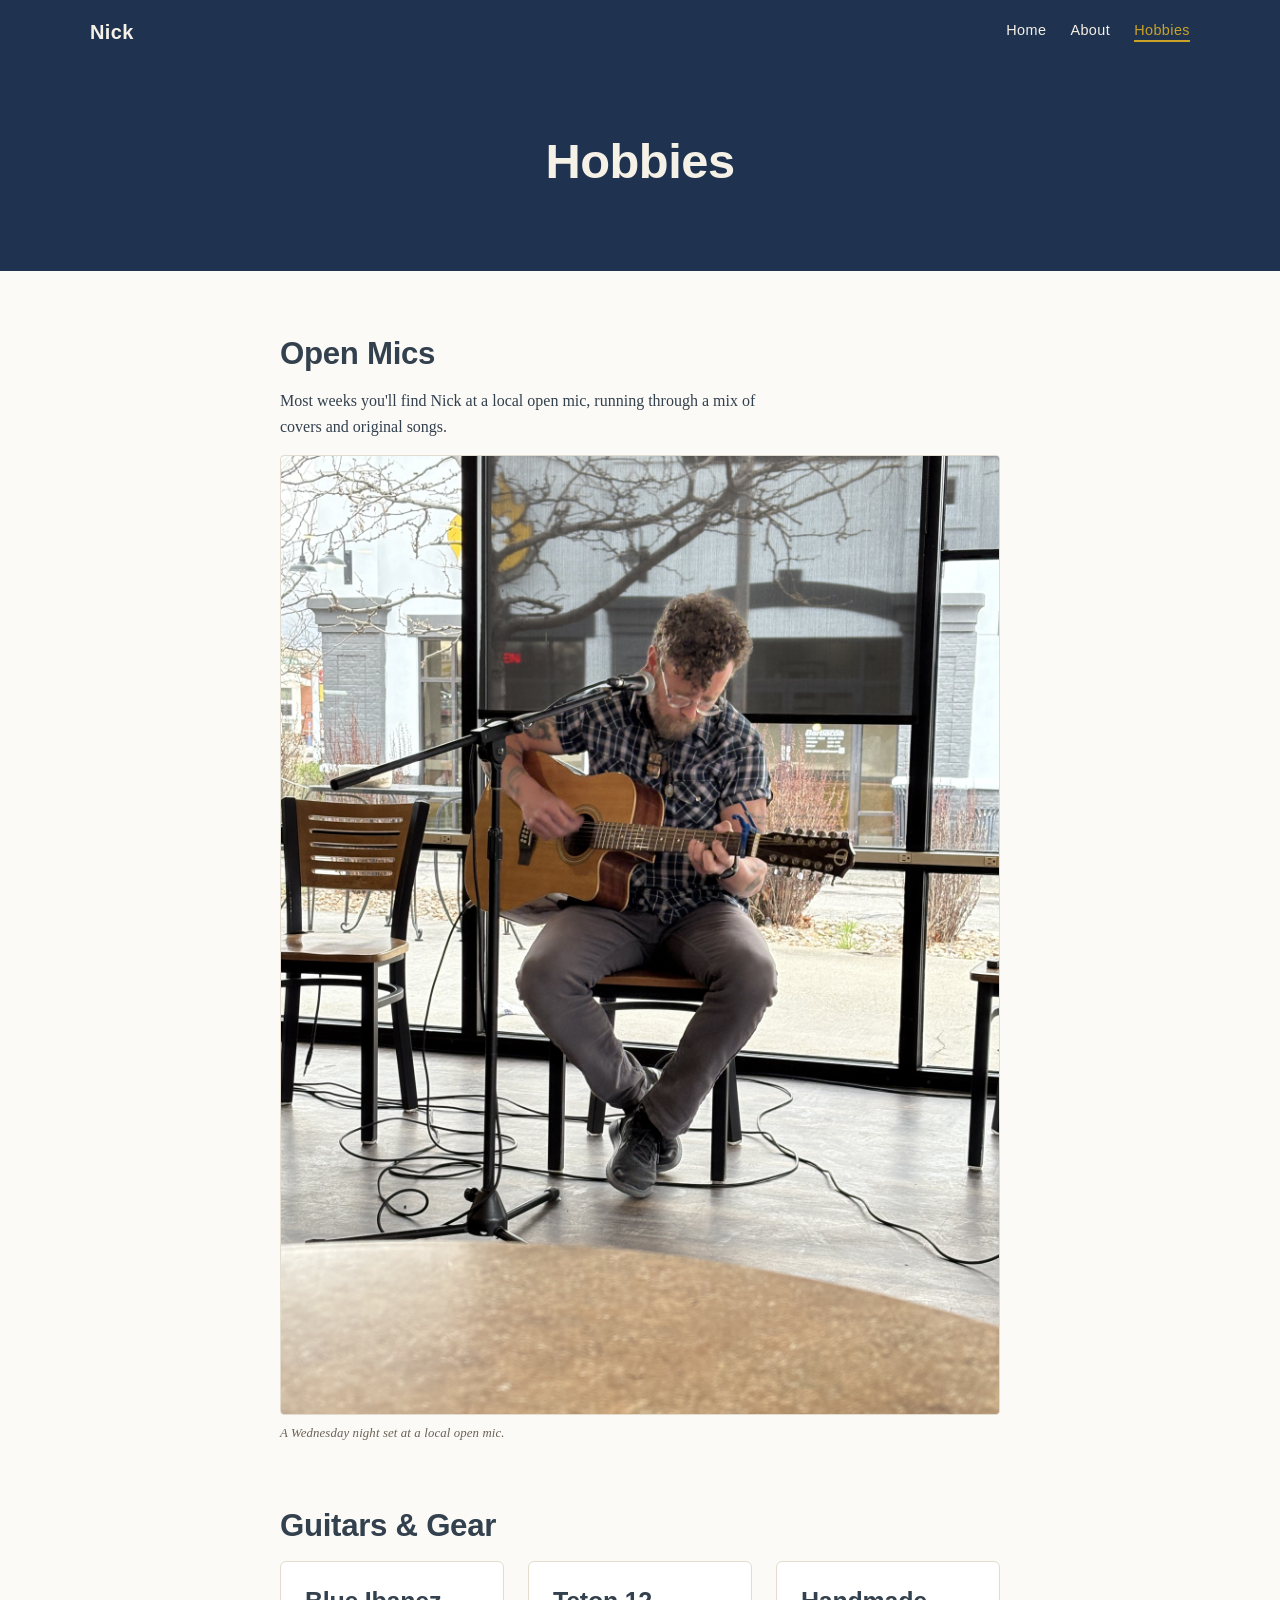
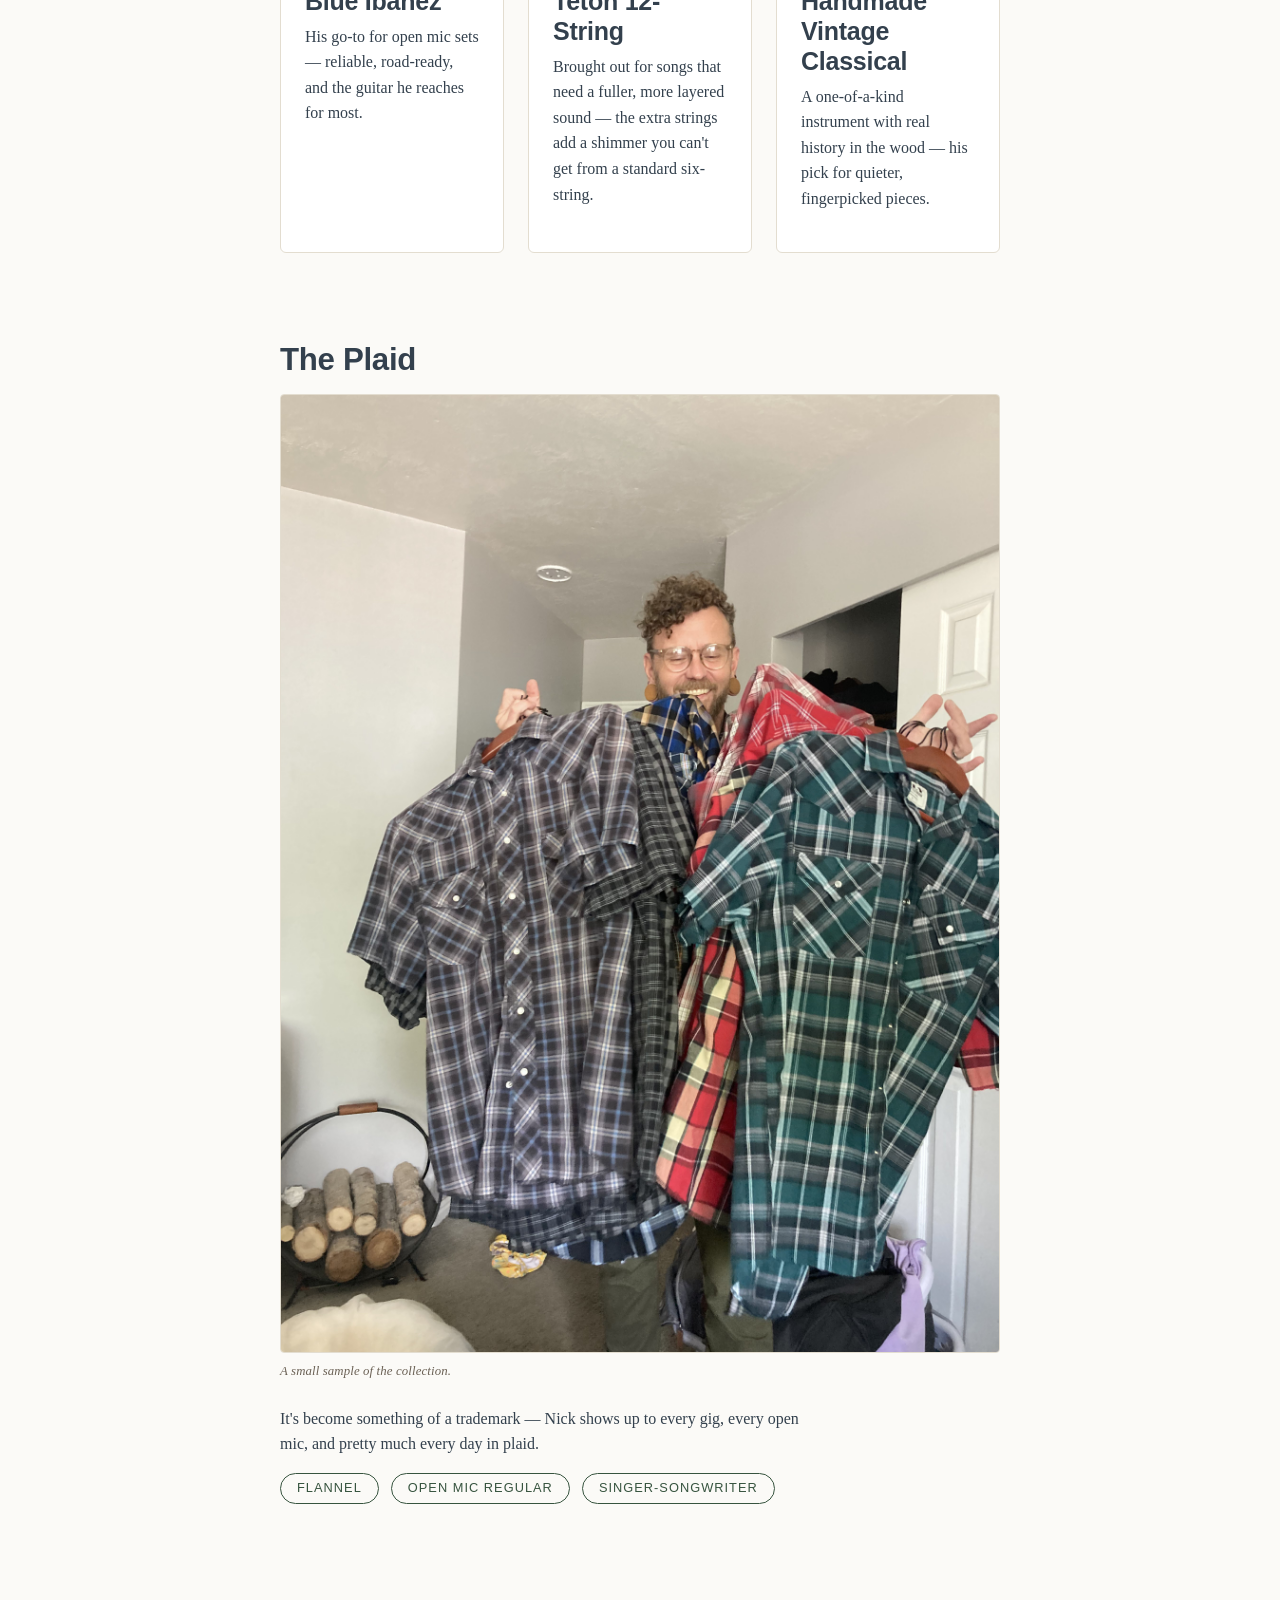
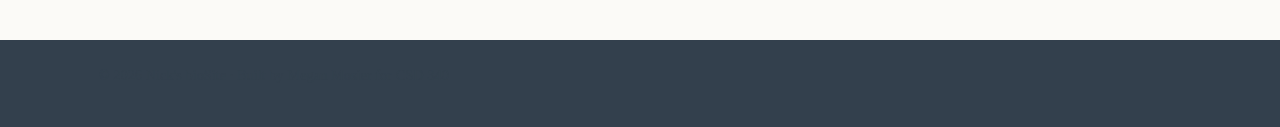
==== hobbies.html @ fc93a78c "Add bioSite pages, styles, and images" ====
<!DOCTYPE html>
<html lang="en">
<head>
    <meta charset="UTF-8">
    <meta name="viewport" content="width=device-width, initial-scale=1.0">
    <!-- Name: Megan Mosier -->
    <!-- Assignment: bioSite Development -->
    <title>Hobbies | Nick</title>
    <link rel="stylesheet" href="style.css">
</head>
<body>

    <header class="site-header">
        <nav class="site-nav">
            <a class="brand" href="index.html">Nick</a>
            <ul>
                <li><a href="index.html">Home</a></li>
                <li><a href="about.html">About</a></li>
                <li><a href="hobbies.html" aria-current="page">Hobbies</a></li>
            </ul>
        </nav>
    </header>

    <div class="hero">
        <h1 class="hero-title">Hobbies</h1>
    </div>

    <main>
        <section id="open-mics">
            <h2>Open Mics</h2>
            <p>
                Most weeks you'll find Nick at a local open mic, running
                through a mix of covers and original songs. 
            </p>
            <figure>
                <img src="images/nick-openmic.jpg" alt="Nick performing at an open mic night">
                <figcaption>A Wednesday night set at a local open mic.</figcaption>
            </figure>
        </section>

        <section id="gear">
            <h2>Guitars &amp; Gear</h2>
            <div class="card-grid">
                <div class="card">
                    <h3>Blue Ibanez</h3>
                    <p>His go-to for open mic sets &mdash; reliable, road-ready, and the guitar he reaches for most.</p>
                </div>
                <div class="card">
                    <h3>Teton 12-String</h3>
                    <p>Brought out for songs that need a fuller, more layered sound &mdash; the extra strings add a shimmer you can't get from a standard six-string.</p>
                </div>
                <div class="card">
                    <h3>Handmade Vintage Classical</h3>
                    <p>A one-of-a-kind instrument with real history in the wood &mdash; his pick for quieter, fingerpicked pieces.</p>
                </div>
            </div>
        </section>

        <section id="plaid">
            <h2>The Plaid</h2>
            <figure>
                <img src="images/plaid-shirts.jpg" alt="Nick holding up several plaid shirts from his collection">
                <figcaption>A small sample of the collection.</figcaption>
            </figure>
            <p>
                It's become something of a trademark — Nick shows up to
                every gig, every open mic, and pretty much every day in
                plaid. 
            </p>
            <p>
                <span class="tag">Flannel</span>
                <span class="tag">Open Mic Regular</span>
                <span class="tag">Singer-Songwriter</span>
            </p>
        </section>
    </main>

    <footer class="site-footer">
        <p>&copy; 2026 Nick's bioSite &middot; Built by Megan Mosier for CSD 340</p>
    </footer>

</body>
</html>
---- style.css ----
/* ==========================================================================
   bioSite — Nick
   Megan Mosier — CSD 340
   Style system built atom-first (color, type, spacing) then molecule-level
   (nav, hero, cards, quote blocks, footer)
   ========================================================================== */

/* ---------- ATOMS: color tokens ---------- */
:root {
    --charcoal-slate: #33404d;   /* primary dark / body text on light bg */
    --deep-blue: #1f3350;        /* header / nav background */
    --walnut-wood: #5c4433;      /* secondary text, borders */
    --goldenrod: #c9a227;        /* accent / links / hover */
    --pine-green: #37543f;       /* secondary accent */
    --warm-cream: #f6f1e7;       /* accent only — sparing use, never large fills */
  
    --bg-page: #fbfaf7;
    --text-body: var(--charcoal-slate);
    --text-muted: #6b6155;
  
    /* ---------- ATOMS: type scale (major third, 1.25) ---------- */
    --fs-100: 0.8rem;     /* captions, footnotes */
    --fs-200: 0.9rem;     /* small print, nav */
    --fs-300: 1rem;       /* body */
    --fs-400: 1.25rem;    /* lead paragraph, h4 */
    --fs-500: 1.563rem;   /* h3 */
    --fs-600: 1.953rem;   /* h2 */
    --fs-700: 2.441rem;   /* h1 */
    --fs-800: 3.052rem;   /* hero display */
  
    /* ---------- ATOMS: spacing scale ---------- */
    --space-1: 0.25rem;
    --space-2: 0.5rem;
    --space-3: 1rem;
    --space-4: 1.5rem;
    --space-5: 2.5rem;
    --space-6: 4rem;
  }
  
  /* ---------- ATOMS: base reset & body ---------- */
  * {
    box-sizing: border-box;
  }
  
  body {
    margin: 0;
    background-color: var(--bg-page);
    color: var(--text-body);
    font-family: "Georgia", "Iowan Old Style", serif;
    font-size: var(--fs-300);
    line-height: 1.6;
    -webkit-font-smoothing: antialiased;
  }
  
  /* ---------- ATOMS: headings ---------- */
  h1, h2, h3, h4, h5, h6 {
    font-family: "Helvetica Neue", Arial, sans-serif;
    color: var(--charcoal-slate);
    font-weight: 700;
    line-height: 1.2;
    letter-spacing: -0.01em;
    margin-top: 0;
    margin-bottom: var(--space-3);
  }
  
  h1 { font-size: var(--fs-700); }
  h2 { font-size: var(--fs-600); }
  h3 { font-size: var(--fs-500); font-weight: 600; }
  h4 { font-size: var(--fs-400); font-weight: 600; }
  h5, h6 { font-size: var(--fs-300); font-weight: 600; text-transform: uppercase; letter-spacing: 0.06em; }
  
  .hero-title {
    font-size: var(--fs-800);
    color: var(--warm-cream);
  }
  
  /* ---------- ATOMS: paragraph & line-length ---------- */
  p {
    max-width: 65ch; /* line-length control for readability */
    margin-top: 0;
    margin-bottom: var(--space-3);
    color: var(--text-body);
  }
  
  .lead {
    font-size: var(--fs-400);
    color: var(--text-muted);
  }
  
  /* ---------- ATOMS: inline elements ---------- */
  a {
    color: var(--pine-green);
    text-decoration: underline;
    text-decoration-thickness: 1px;
    text-underline-offset: 2px;
  }
  
  a:hover {
    color: var(--goldenrod);
  }
  
  strong { color: var(--charcoal-slate); font-weight: 700; }
  em { color: var(--walnut-wood); }
  
  /* ---------- ATOMS: images & captions ---------- */
  figure {
    margin: 0 0 var(--space-4) 0;
  }
  
  figure img {
    display: block;
    width: 100%;
    height: auto;
    border-radius: 4px;
    border: 1px solid #e3ddd0;
  }
  
  figcaption {
    margin-top: var(--space-2);
    font-size: var(--fs-100);
    color: var(--text-muted);
    font-style: italic;
    letter-spacing: 0.01em;
  }
  
  /* ---------- ATOMS: blockquote (for song/lyric-adjacent pull quotes) ---------- */
  blockquote {
    border-left: 3px solid var(--goldenrod);
    margin: var(--space-4) 0;
    padding: var(--space-2) var(--space-4);
    font-style: italic;
    color: var(--walnut-wood);
    max-width: 60ch;
  }
  
  /* ---------- ATOMS: lists ---------- */
  ul, ol {
    padding-left: 1.25rem;
    max-width: 65ch;
  }
  
  li {
    margin-bottom: var(--space-2);
  }
  
  /* ---------- ATOMS: buttons / tags ---------- */
  .tag {
    display: inline-block;
    font-family: "Helvetica Neue", Arial, sans-serif;
    font-size: var(--fs-100);
    text-transform: uppercase;
    letter-spacing: 0.08em;
    color: var(--pine-green);
    border: 1px solid var(--pine-green);
    border-radius: 999px;
    padding: var(--space-1) var(--space-3);
    margin: 0 var(--space-2) var(--space-2) 0;
  }
  
  /* ==========================================================================
     MOLECULES
     ========================================================================== */
  
  /* ---------- Navbar ---------- */
  .site-header {
    background-color: var(--deep-blue);
    padding: var(--space-3) var(--space-5);
  }
  
  .site-nav {
    display: flex;
    justify-content: space-between;
    align-items: center;
    max-width: 1100px;
    margin: 0 auto;
  }
  
  .site-nav .brand {
    font-family: "Helvetica Neue", Arial, sans-serif;
    font-size: var(--fs-400);
    font-weight: 700;
    color: var(--warm-cream);
    text-decoration: none;
    letter-spacing: 0.02em;
  }
  
  .site-nav ul {
    list-style: none;
    display: flex;
    gap: var(--space-4);
    margin: 0;
    padding: 0;
  }
  
  .site-nav a {
    color: var(--warm-cream);
    font-family: "Helvetica Neue", Arial, sans-serif;
    font-size: var(--fs-200);
    text-decoration: none;
    letter-spacing: 0.03em;
    padding-bottom: 2px;
    border-bottom: 2px solid transparent;
  }
  
  .site-nav a:hover,
  .site-nav a[aria-current="page"] {
    color: var(--goldenrod);
    border-bottom-color: var(--goldenrod);
  }
  
  /* ---------- Hero (landing page) ---------- */
  .hero {
    background-color: var(--deep-blue);
    padding: var(--space-6) var(--space-5);
    text-align: center;
  }
  
  .hero p.lead {
    color: var(--warm-cream);
    opacity: 0.85;
    max-width: 50ch;
    margin: 0 auto;
  }
  
  /* ---------- Page container ---------- */
  main {
    max-width: 800px;
    margin: 0 auto;
    padding: var(--space-6) var(--space-5);
  }
  
  section {
    margin-bottom: var(--space-6);
  }
  
  /* ---------- Card (used for hobby entries, influences, etc.) ---------- */
  .card {
    background-color: #ffffff;
    border: 1px solid #e3ddd0;
    border-radius: 6px;
    padding: var(--space-4);
    margin-bottom: var(--space-4);
  }
  
  .card h3 {
    margin-bottom: var(--space-2);
  }
  
  .card-grid {
    display: grid;
    grid-template-columns: repeat(auto-fit, minmax(220px, 1fr));
    gap: var(--space-4);
  }
  
  /* ---------- Footer ---------- */
  .site-footer {
    background-color: var(--charcoal-slate);
    color: var(--warm-cream);
    text-align: center;
    padding: var(--space-4) var(--space-5);
    font-size: var(--fs-200);
  }
  
  .site-footer a {
    color: var(--warm-cream);
  }
  
  .site-footer a:hover {
    color: var(--goldenrod);
  }
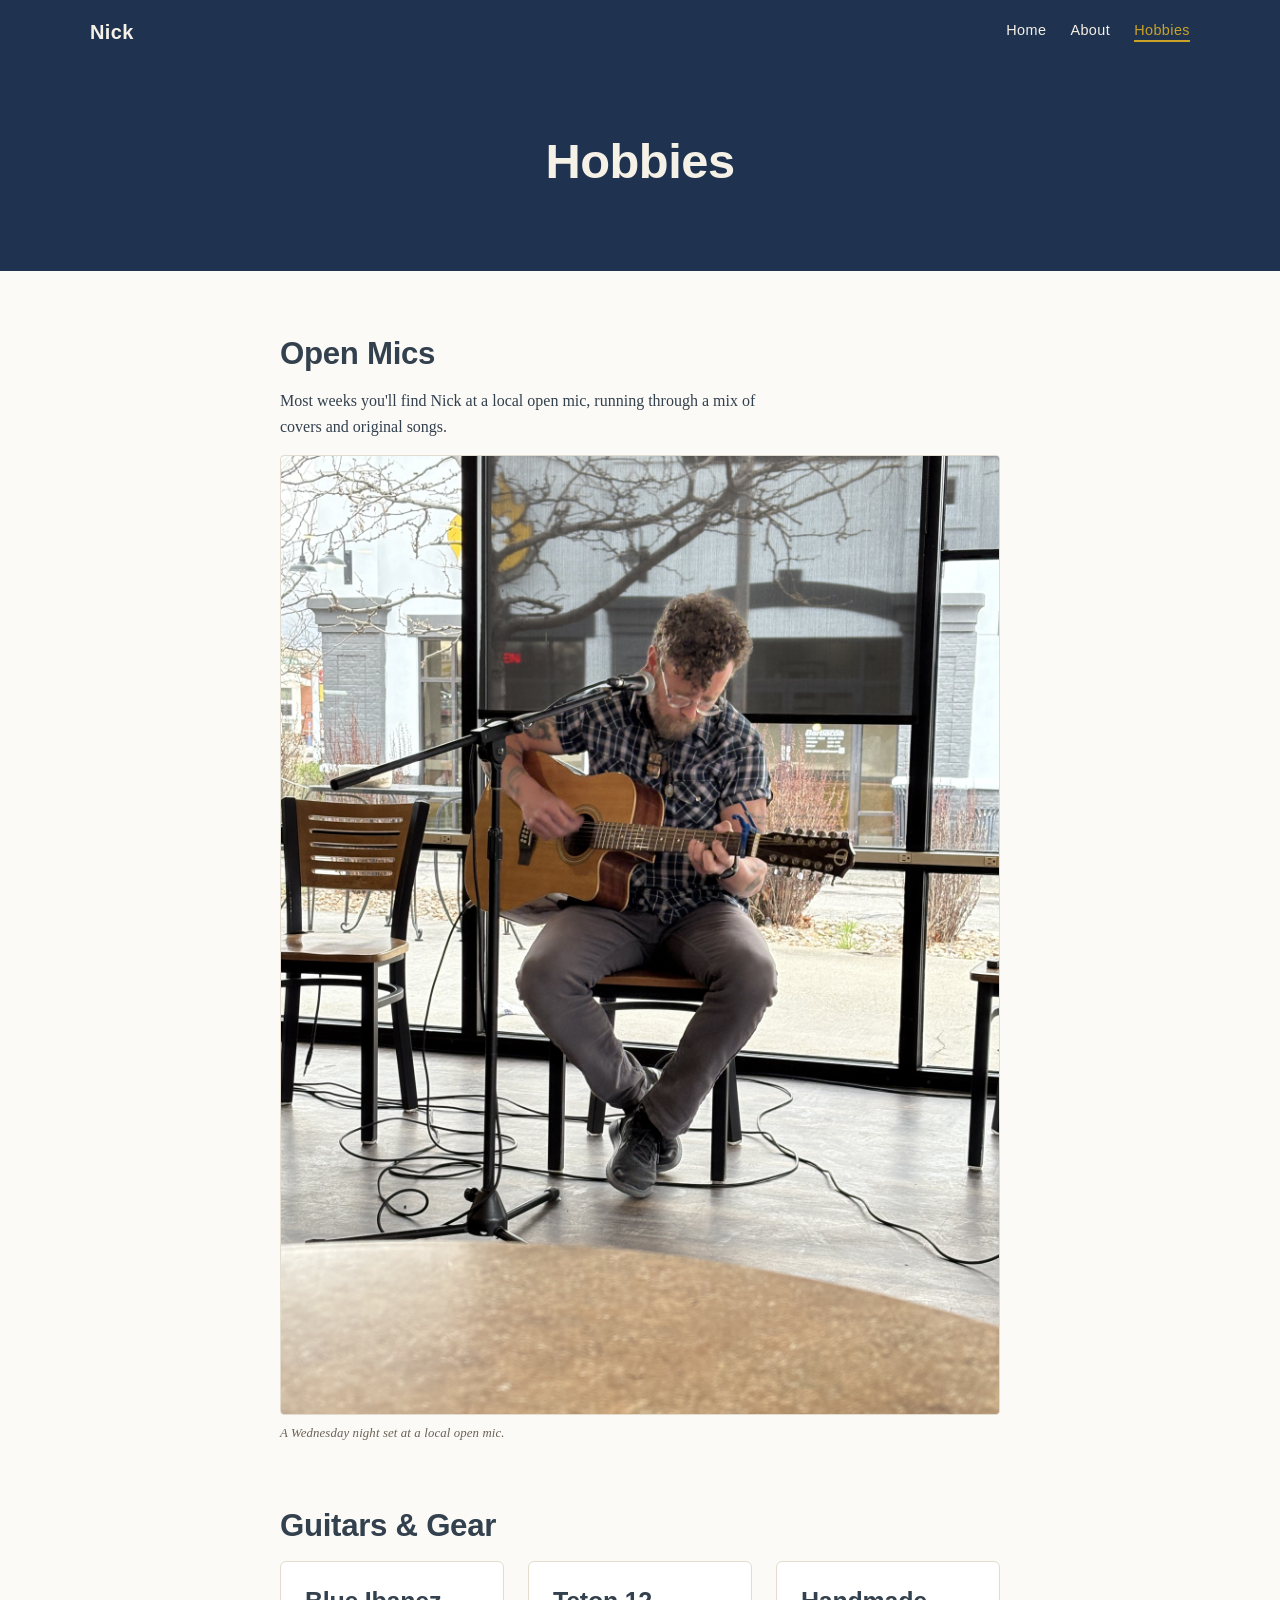
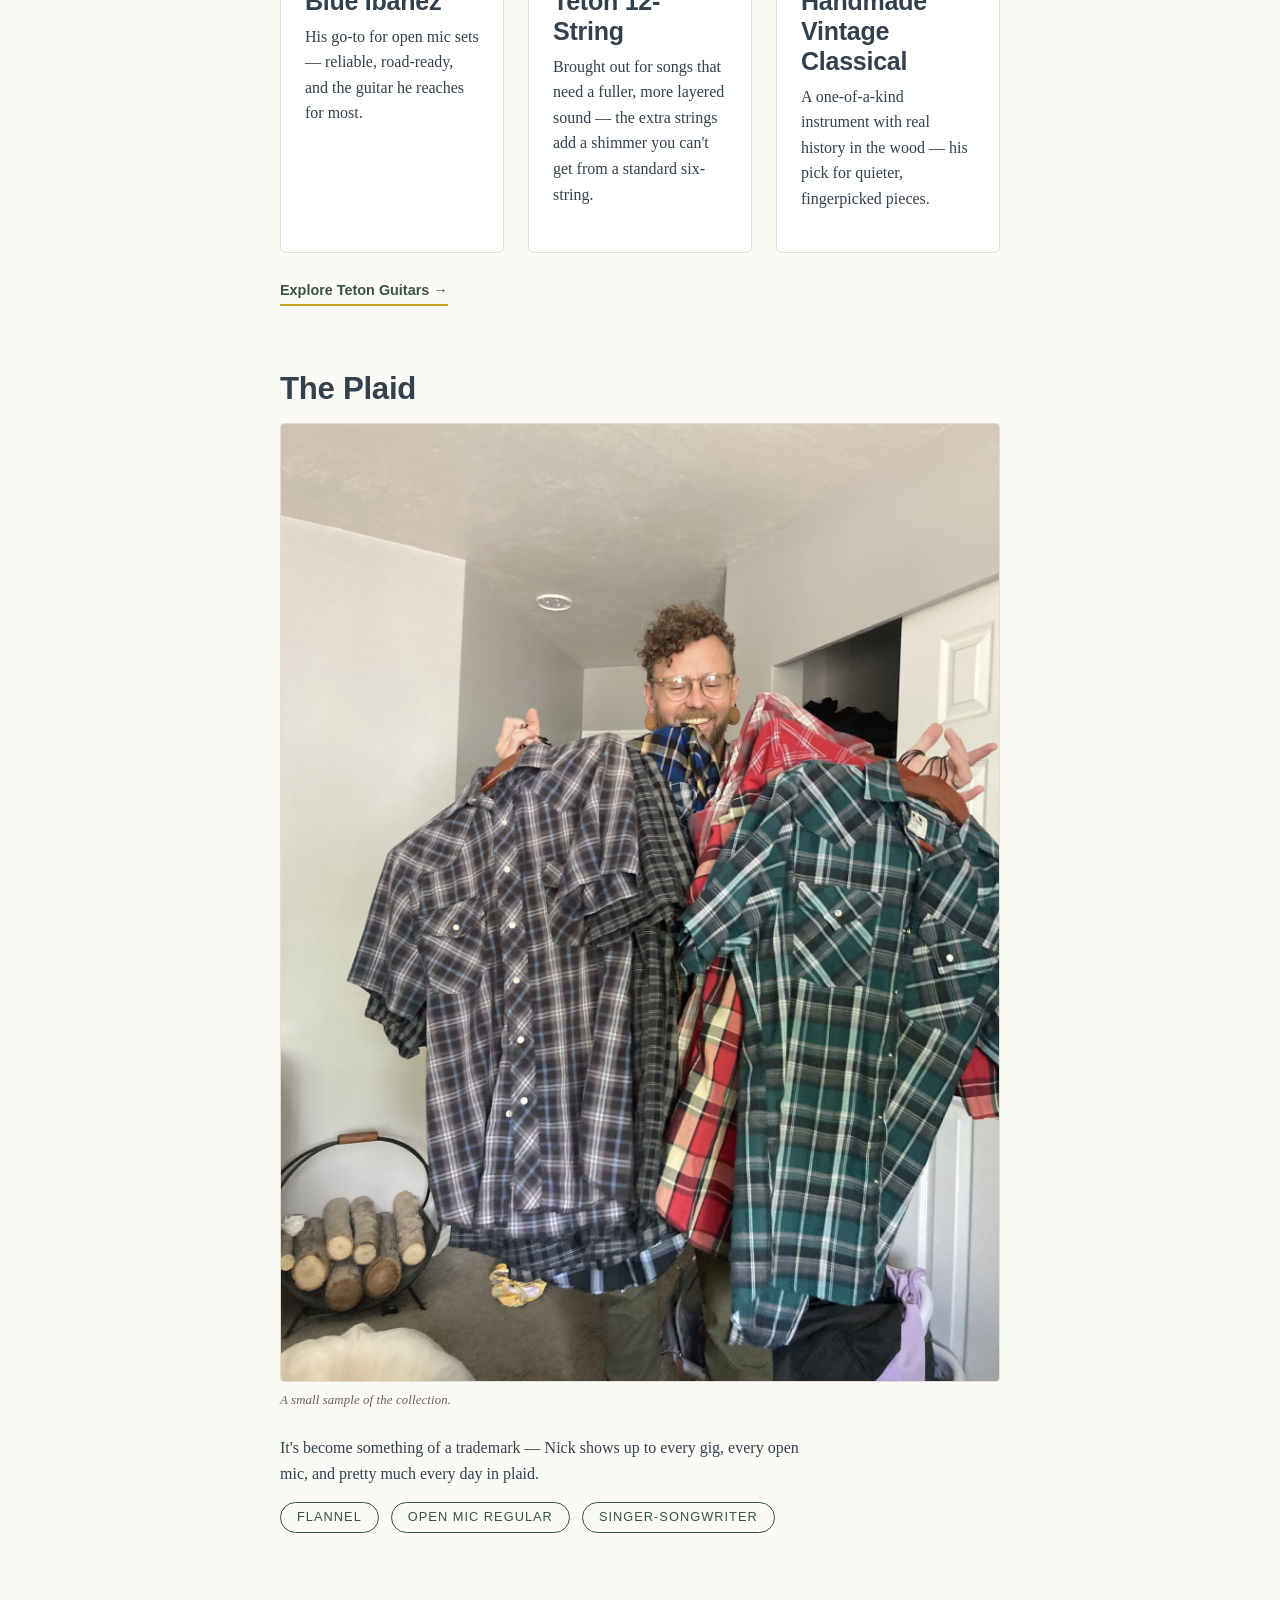
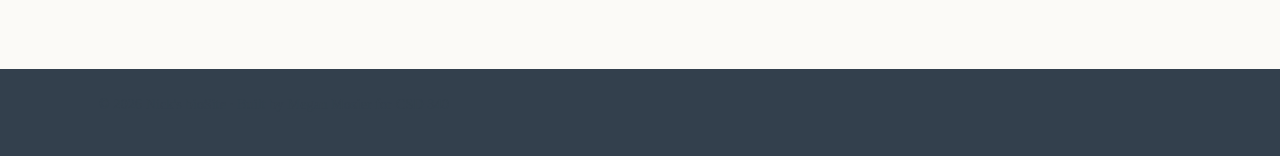
==== commit d012b91f: "Updating CSS and Hobbies pages for Module 7 assignment" ====
--- a/hobbies.html
+++ b/hobbies.html
@@ -54,6 +54,12 @@
                     <p>A one-of-a-kind instrument with real history in the wood &mdash; his pick for quieter, fingerpicked pieces.</p>
                 </div>
             </div>
+            <p class="external-link">
+                <a href="https://tetonguitars.com/" target="_blank" rel="noopener noreferrer">
+                    Explore Teton Guitars &rarr;
+                    <span class="visually-hidden">(opens in a new tab)</span>
+                </a>
+            </p>
         </section>
 
         <section id="plaid">
--- a/style.css
+++ b/style.css
@@ -252,6 +252,34 @@
     gap: var(--space-4);
   }
   
+  /* ---------- External link ---------- */
+  .external-link a {
+    display: inline-block;
+    font-family: "Helvetica Neue", Arial, sans-serif;
+    font-size: var(--fs-200);
+    font-weight: 700;
+    color: var(--pine-green);
+    text-decoration: none;
+    border-bottom: 2px solid var(--goldenrod);
+    padding-bottom: 2px;
+  }
+
+  .external-link a:hover {
+    color: var(--goldenrod);
+    border-bottom-color: var(--pine-green);
+  }
+
+  .visually-hidden {
+    position: absolute;
+    width: 1px;
+    height: 1px;
+    padding: 0;
+    margin: -1px;
+    overflow: hidden;
+    clip: rect(0,0,0,0);
+    white-space: nowrap;
+    border: 0;
+  }
   /* ---------- Footer ---------- */
   .site-footer {
     background-color: var(--charcoal-slate);
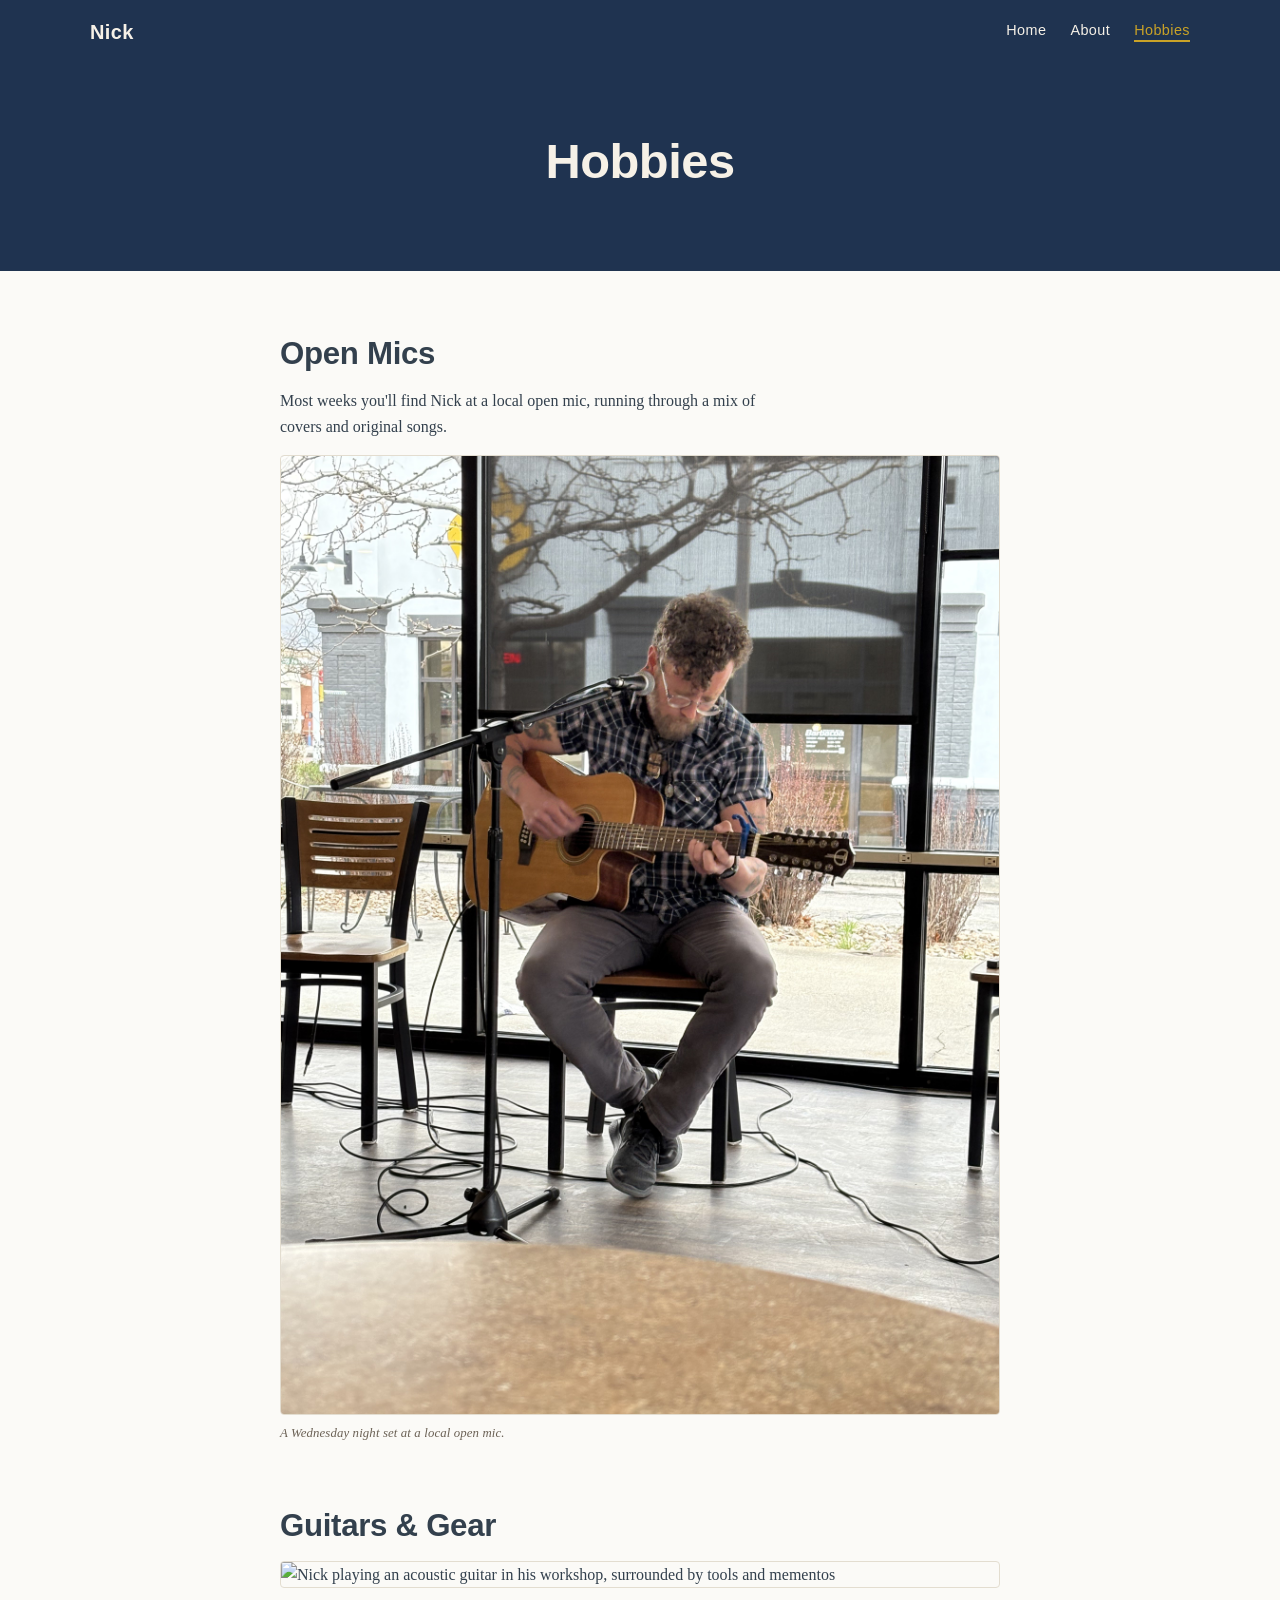
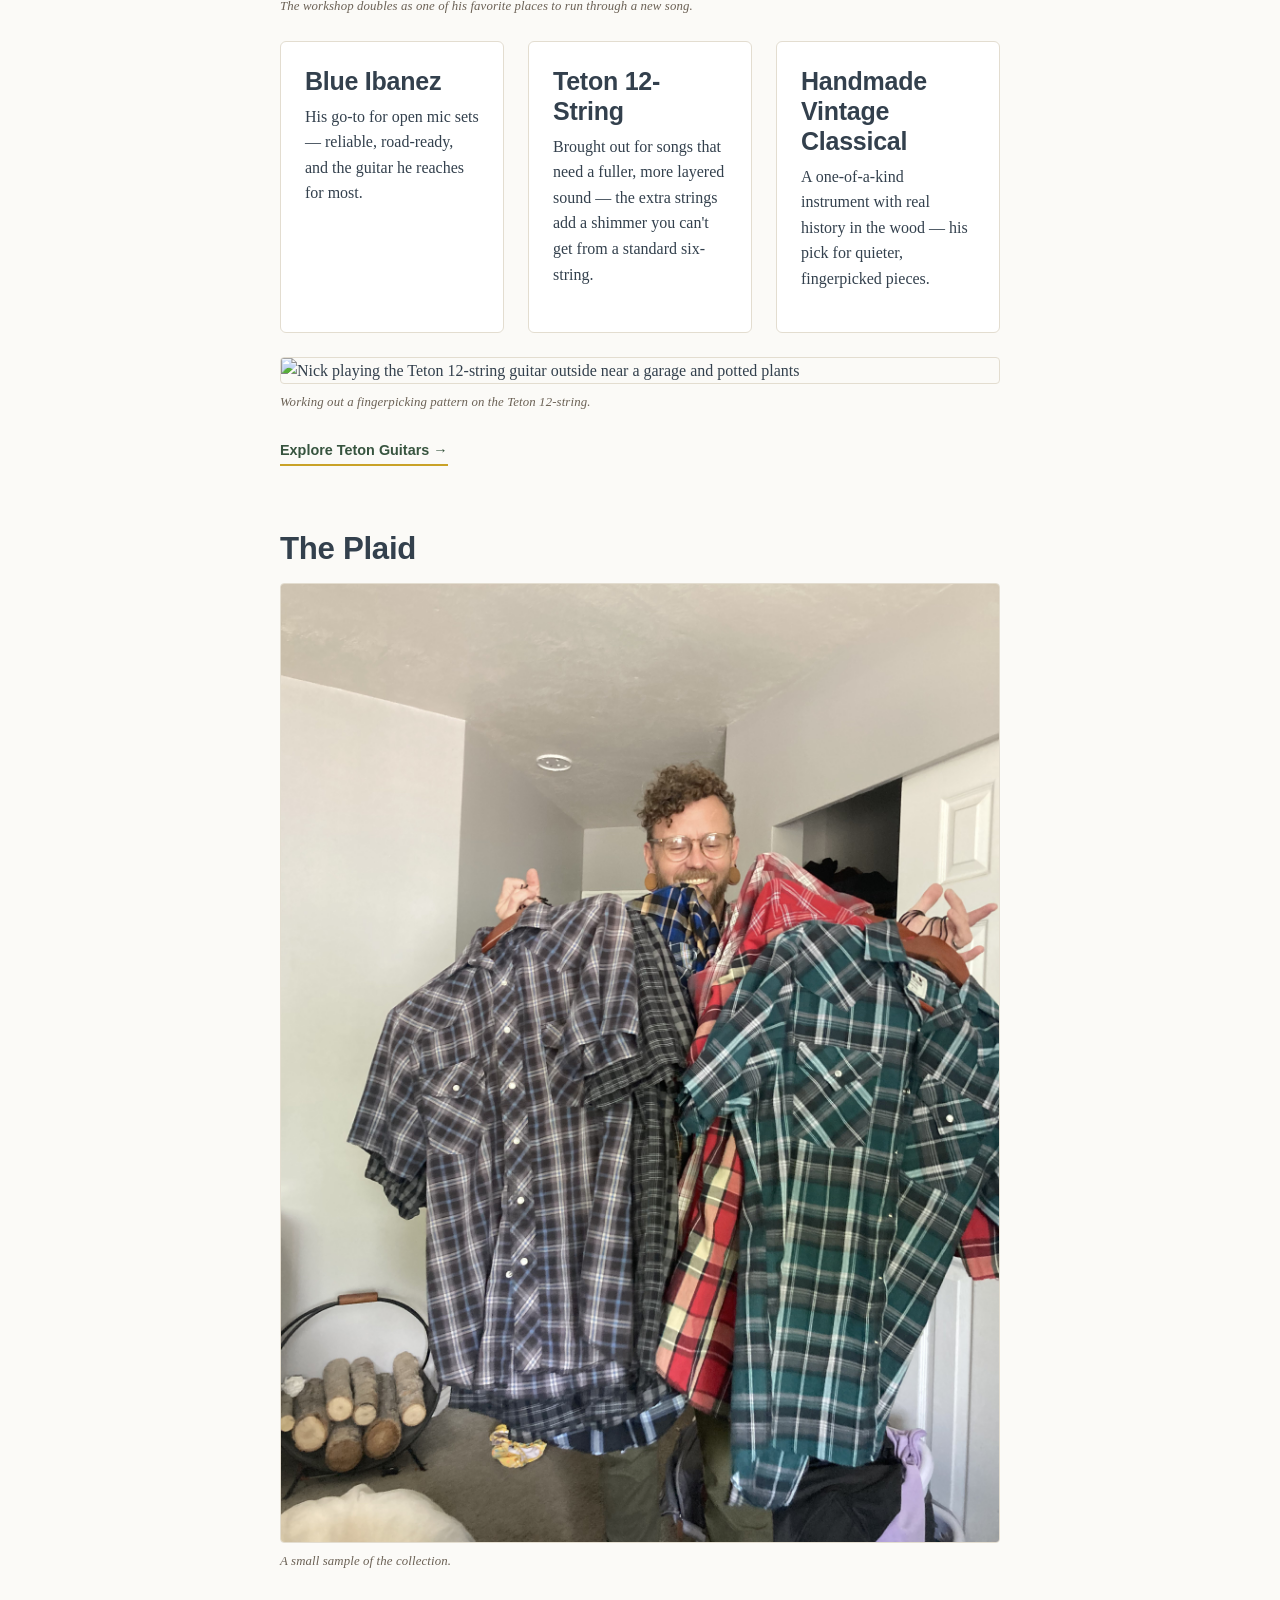
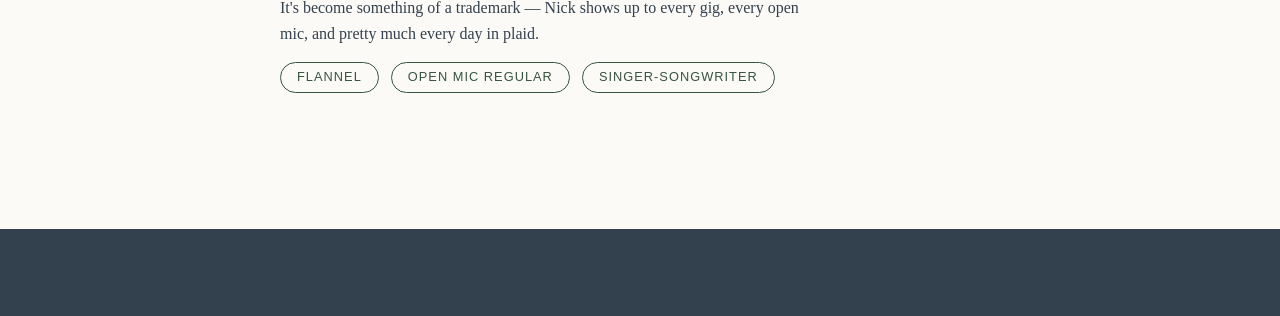
==== commit bbc52464: "Adding 2 more photos" ====
--- a/hobbies.html
+++ b/hobbies.html
@@ -40,6 +40,10 @@
 
         <section id="gear">
             <h2>Guitars &amp; Gear</h2>
+            <figure>
+                <img src="images/nick-mancave.jpg" alt="Nick playing an acoustic guitar in his workshop, surrounded by tools and mementos">
+                <figcaption>The workshop doubles as one of his favorite places to run through a new song.</figcaption>
+            </figure>
             <div class="card-grid">
                 <div class="card">
                     <h3>Blue Ibanez</h3>
@@ -54,6 +58,10 @@
                     <p>A one-of-a-kind instrument with real history in the wood &mdash; his pick for quieter, fingerpicked pieces.</p>
                 </div>
             </div>
+            <figure>
+                <img src="images/nick-outside.jpg" alt="Nick playing the Teton 12-string guitar outside near a garage and potted plants">
+                <figcaption>Working out a fingerpicking pattern on the Teton 12-string.</figcaption>
+            </figure>
             <p class="external-link">
                 <a href="https://tetonguitars.com/" target="_blank" rel="noopener noreferrer">
                     Explore Teton Guitars &rarr;
@@ -61,7 +69,7 @@
                 </a>
             </p>
         </section>
-
+           
         <section id="plaid">
             <h2>The Plaid</h2>
             <figure>
